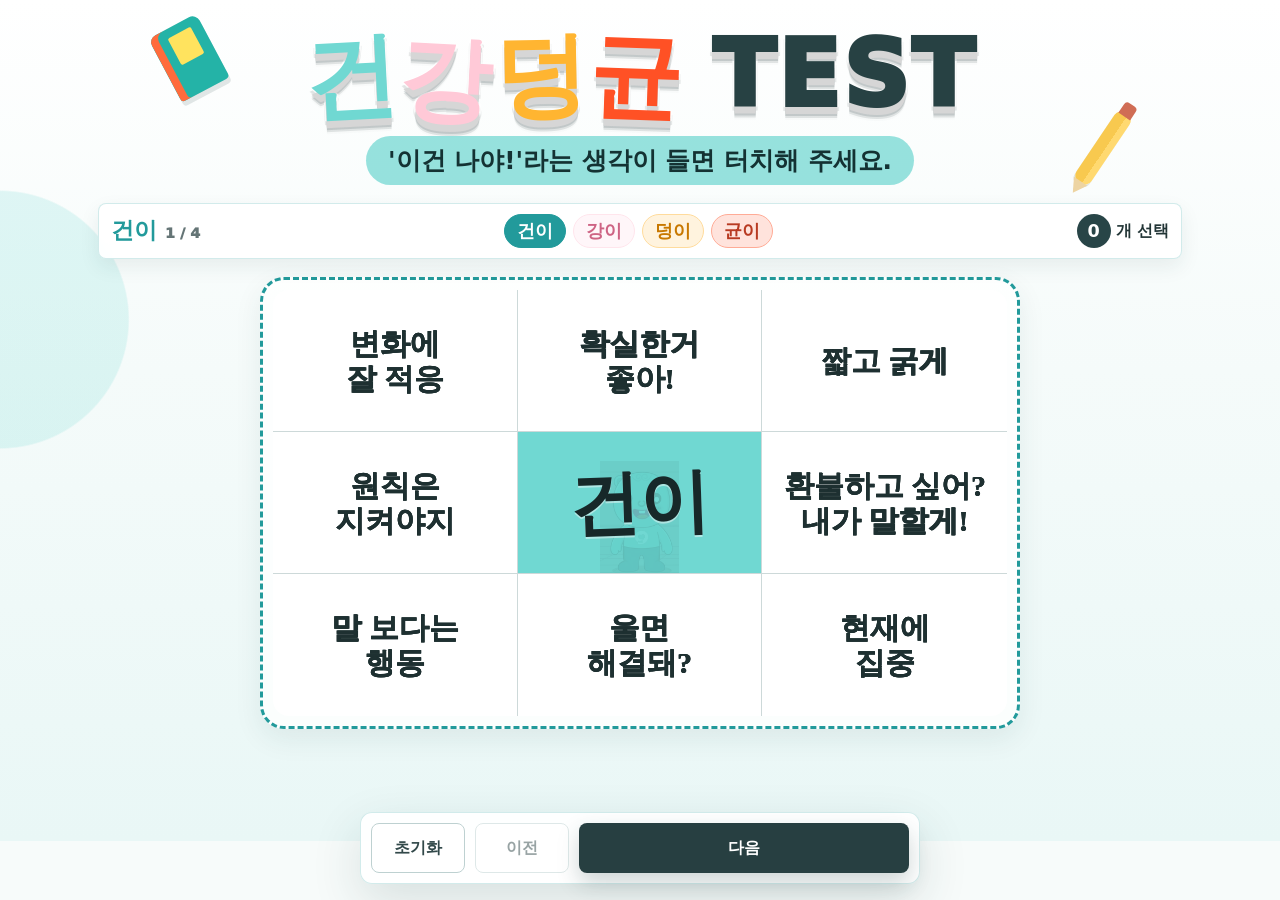
==== offline.html @ cb2aecd3 "건강덩균 테스트 웹앱 추가" ====
<!doctype html>
<html lang="ko" data-offline-bundle="true">
  <head>
    <meta charset="utf-8" />
    <meta name="viewport" content="width=device-width, initial-scale=1" />
    <meta name="theme-color" content="#74d9d3" />
    <meta name="description" content="건이, 강이, 덩이, 균이 유형을 고르는 건강덩균 TEST" />
    <title>건강덩균 TEST</title>
    <style>
:root {
  --bg: #f7fbfa;
  --ink: #223536;
  --muted: #657576;
  --line: #cdd9d9;
  --panel: #ffffff;
  --teal: #70d8d2;
  --teal-dark: #229a9b;
  --pink: #ffc9d7;
  --pink-dark: #ce6484;
  --yellow: #ffb531;
  --yellow-dark: #c87800;
  --orange: #ff5125;
  --orange-dark: #b83a22;
  --shadow: 0 18px 50px rgba(30, 61, 62, 0.14);
  --hand-font:
    "Nanum Pen Script",
    "Nanum Brush Script",
    "BM Kirang Haerang",
    "Apple SD Gothic Neo",
    "Malgun Gothic",
    cursive;
}

* {
  box-sizing: border-box;
}

html {
  min-height: 100%;
  background: var(--bg);
}

body {
  min-height: 100%;
  margin: 0;
  color: var(--ink);
  font-family:
    ui-rounded,
    "Apple SD Gothic Neo",
    "Malgun Gothic",
    system-ui,
    -apple-system,
    BlinkMacSystemFont,
    "Segoe UI",
    sans-serif;
  line-height: 1.45;
  background:
    radial-gradient(circle at 0 38%, rgba(112, 216, 210, 0.2) 0 8rem, transparent 8.1rem),
    linear-gradient(180deg, #ffffff 0%, #f5fbfa 44%, #e9f7f6 100%);
}

button {
  font: inherit;
}

.app {
  width: min(100%, 1120px);
  margin: 0 auto;
  padding: 22px 18px 112px;
}

.hero {
  position: relative;
  padding: 12px 0 16px;
  text-align: center;
}

.brand-row {
  position: absolute;
  inset: 0;
  z-index: 0;
  pointer-events: none;
}

.book-icon {
  position: absolute;
  top: 0;
  left: clamp(0px, 6vw, 64px);
  width: 54px;
  height: 72px;
  rotate: -28deg;
  border-radius: 8px 8px 4px 4px;
  background: #24b3a7;
  box-shadow:
    inset 8px 0 0 #ff6b3c,
    0 5px 0 rgba(31, 57, 58, 0.12);
}

.book-icon::before {
  position: absolute;
  content: "";
  inset: 9px 11px 33px 17px;
  border-radius: 2px;
  background: #ffe35e;
}

.pencil-icon {
  position: absolute;
  top: 84px;
  right: clamp(0px, 7vw, 70px);
  width: 18px;
  height: 84px;
  rotate: 34deg;
  border-radius: 8px;
  background: linear-gradient(90deg, #f8c94f 0 62%, #ffd970 62% 100%);
  box-shadow: 0 3px 0 rgba(31, 57, 58, 0.12);
}

.pencil-icon::before {
  position: absolute;
  content: "";
  top: -10px;
  left: 2px;
  width: 14px;
  height: 14px;
  border-radius: 4px 4px 0 0;
  background: #d06d55;
}

.pencil-icon::after {
  position: absolute;
  content: "";
  bottom: -12px;
  left: 1px;
  width: 0;
  height: 0;
  border-left: 8px solid transparent;
  border-right: 8px solid transparent;
  border-top: 14px solid #edd4a2;
}

.main-title {
  position: relative;
  z-index: 1;
  display: inline-flex;
  align-items: baseline;
  justify-content: center;
  flex-wrap: wrap;
  gap: 0 0.16em;
  margin: 0;
  font-family:
    ui-rounded,
    "Apple SD Gothic Neo",
    "Malgun Gothic",
    system-ui,
    sans-serif;
  font-size: clamp(3rem, 8.6vw, 5.8rem);
  font-weight: 1000;
  letter-spacing: 0;
  line-height: 0.9;
  filter: drop-shadow(0 4px 0 rgba(33, 46, 47, 0.13));
}

.title-word {
  display: inline-flex;
  align-items: baseline;
  gap: 0.02em;
}

.title-char,
.title-test {
  display: inline-block;
  -webkit-text-stroke: 1px rgba(255, 255, 255, 0.82);
  paint-order: stroke fill;
  text-shadow:
    0 7px 0 #d6d6d6,
    0 9px 0 rgba(28, 50, 51, 0.15),
    2px 0 0 rgba(255, 255, 255, 0.75),
    -2px 0 0 rgba(255, 255, 255, 0.75);
}

.title-char:nth-child(1) {
  transform: rotate(-3deg) translateY(0.02em);
}

.title-char:nth-child(2) {
  transform: rotate(3deg) translateY(0.05em);
}

.title-char:nth-child(3) {
  transform: rotate(-1deg);
}

.title-char:nth-child(4) {
  transform: rotate(2deg) translateY(0.02em);
}

.title-mint {
  color: var(--teal);
}

.title-pink {
  color: var(--pink);
}

.title-yellow {
  color: var(--yellow);
}

.title-orange {
  color: var(--orange);
}

.title-test {
  margin-left: 0.16em;
  color: #274143;
  letter-spacing: 0.02em;
}

.hero-copy {
  position: relative;
  z-index: 1;
  display: inline-flex;
  align-items: center;
  justify-content: center;
  max-width: min(100%, 780px);
  min-height: 44px;
  margin: 18px auto 0;
  padding: 7px 22px;
  border-radius: 999px;
  color: #143233;
  background: rgba(116, 217, 211, 0.75);
  font-size: clamp(1.05rem, 3.2vw, 1.55rem);
  font-weight: 900;
}

.status-panel {
  position: sticky;
  z-index: 10;
  top: 0;
  display: flex;
  align-items: center;
  justify-content: space-between;
  gap: 12px;
  margin: 2px 0 18px;
  padding: 10px 12px;
  border: 1px solid rgba(34, 154, 155, 0.2);
  border-radius: 8px;
  background: rgba(255, 255, 255, 0.92);
  box-shadow: 0 8px 20px rgba(24, 59, 61, 0.08);
  backdrop-filter: blur(10px);
}

.step-summary {
  display: flex;
  align-items: baseline;
  gap: 8px;
  min-width: max-content;
  color: #243f40;
  font-weight: 950;
}

.step-summary strong {
  color: var(--teal-dark);
  font-family: var(--hand-font);
  font-size: 1.45rem;
  letter-spacing: 0;
  line-height: 1;
}

.step-summary span {
  color: var(--muted);
  font-size: 0.9rem;
}

.step-tabs {
  display: flex;
  justify-content: center;
  flex: 1;
  gap: 7px;
}

.step-tab {
  position: relative;
  min-width: 58px;
  min-height: 34px;
  padding: 5px 12px;
  border: 1px solid color-mix(in srgb, var(--tab-color) 48%, white);
  border-radius: 999px;
  color: var(--tab-dark);
  background: color-mix(in srgb, var(--tab-color) 16%, white);
  font-family: var(--hand-font);
  font-size: 1.12rem;
  font-weight: 950;
  letter-spacing: 0;
  line-height: 1;
  cursor: pointer;
}

.step-tab.is-current {
  color: #fff;
  background: var(--tab-dark);
  border-color: var(--tab-dark);
}

.step-tab.has-selection::after {
  position: absolute;
  top: -5px;
  right: -3px;
  display: grid;
  place-items: center;
  width: 17px;
  height: 17px;
  border: 2px solid #fff;
  border-radius: 50%;
  color: #fff;
  background: var(--tab-dark);
  content: "✓";
  font-size: 0.72rem;
  font-family: system-ui, sans-serif;
  font-weight: 1000;
}

.selected-count {
  display: flex;
  align-items: center;
  gap: 5px;
  min-width: max-content;
  font-size: 0.98rem;
  font-weight: 850;
}

.count-number {
  display: inline-grid;
  place-items: center;
  min-width: 34px;
  height: 34px;
  border-radius: 50%;
  color: #fff;
  background: #284547;
  font-size: 1.1rem;
}

.board {
  display: grid;
  width: min(100%, 760px);
  margin: 0 auto;
}

.type-card {
  --type-color: var(--teal);
  --type-dark: var(--teal-dark);
  padding: 10px;
  border: 3px dashed var(--type-dark);
  border-radius: 24px;
  background: rgba(255, 255, 255, 0.78);
  box-shadow: 0 10px 28px rgba(26, 68, 70, 0.08);
}

.type-card[hidden] {
  display: none;
}

.type-board {
  display: grid;
  grid-template-columns: repeat(3, minmax(0, 1fr));
  border-radius: 16px;
  overflow: hidden;
  background: var(--panel);
}

.tile {
  position: relative;
  display: grid;
  place-items: center;
  width: 100%;
  min-height: clamp(116px, 12vw, 142px);
  padding: 10px 8px;
  border: 0;
  border-right: 1px solid var(--line);
  border-bottom: 1px solid var(--line);
  color: #1e3031;
  background: #fff;
  font-family: var(--hand-font);
  font-size: clamp(1.42rem, 3.4vw, 1.86rem);
  font-weight: 900;
  line-height: 1.18;
  letter-spacing: 0;
  word-break: keep-all;
  overflow-wrap: anywhere;
  white-space: pre-line;
  text-align: center;
  -webkit-font-smoothing: antialiased;
  -webkit-text-stroke: 0.2px currentColor;
  text-shadow:
    0.4px 0 currentColor,
    0 0.4px currentColor;
  cursor: pointer;
  -webkit-tap-highlight-color: transparent;
  transition:
    background 150ms ease,
    color 150ms ease,
    box-shadow 150ms ease,
    transform 150ms ease;
}

.tile:nth-child(3n) {
  border-right: 0;
}

.tile:nth-last-child(-n + 3) {
  border-bottom: 0;
}

.tile:hover {
  background: color-mix(in srgb, var(--type-color) 14%, white);
}

.tile:focus-visible {
  z-index: 2;
  outline: 4px solid color-mix(in srgb, var(--type-color) 60%, white);
  outline-offset: -4px;
}

.tile.is-selected {
  color: var(--type-dark);
  background: color-mix(in srgb, var(--type-color) 28%, white);
  box-shadow: inset 0 0 0 3px color-mix(in srgb, var(--type-color) 72%, white);
}

.tile.is-selected::after {
  position: absolute;
  top: 8px;
  right: 8px;
  display: grid;
  place-items: center;
  width: 24px;
  height: 24px;
  border-radius: 50%;
  color: #fff;
  background: var(--type-dark);
  content: "✓";
  font-size: 1rem;
  font-weight: 1000;
  transform: rotate(-8deg);
}

.tile.pop {
  animation: pop 220ms ease-out;
}

@keyframes pop {
  0% {
    transform: scale(1);
  }

  54% {
    transform: scale(0.96);
  }

  100% {
    transform: scale(1);
  }
}

.center-tile {
  position: relative;
  display: grid;
  place-items: center;
  min-height: clamp(116px, 12vw, 142px);
  border-right: 1px solid var(--line);
  border-bottom: 1px solid var(--line);
  background: var(--type-color);
  overflow: hidden;
}

.center-label {
  position: relative;
  z-index: 2;
  color: #172829;
  font-family: var(--hand-font);
  font-size: clamp(2.75rem, 5.8vw, 4.4rem);
  font-weight: 1000;
  letter-spacing: 0;
  line-height: 1;
  text-shadow: 0 2px 0 rgba(255, 255, 255, 0.45);
  transform: rotate(-2deg);
}

.center-character {
  position: absolute;
  left: 50%;
  bottom: -8px;
  width: min(82%, 116px);
  max-height: 120px;
  opacity: 0.18;
  object-fit: contain;
  transform: translateX(-50%);
  mix-blend-mode: multiply;
}


.bottom-bar {
  position: fixed;
  z-index: 20;
  left: 50%;
  bottom: 16px;
  display: flex;
  width: min(calc(100% - 28px), 560px);
  gap: 10px;
  padding: 10px;
  border: 1px solid rgba(34, 154, 155, 0.2);
  border-radius: 12px;
  background: rgba(255, 255, 255, 0.94);
  box-shadow: var(--shadow);
  transform: translateX(-50%);
  backdrop-filter: blur(14px);
}

.ghost-button,
.result-button {
  display: inline-flex;
  align-items: center;
  justify-content: center;
  min-height: 50px;
  border-radius: 8px;
  font-size: 1rem;
  font-weight: 950;
  letter-spacing: 0;
  cursor: pointer;
}

.ghost-button:disabled,
.result-button:disabled {
  cursor: default;
  opacity: 0.5;
}

.ghost-button {
  flex: 0 0 94px;
  border: 1px solid #bed1d1;
  color: #32494a;
  background: #fff;
}

.result-button {
  flex: 1;
  border: 0;
  color: #fff;
  background: #273f41;
  box-shadow: 0 10px 22px rgba(28, 62, 64, 0.22);
}

.result-dialog {
  width: min(calc(100% - 28px), 560px);
  padding: 0;
  border: 0;
  border-radius: 18px;
  background: transparent;
  overflow: visible;
}

.result-dialog::backdrop {
  background: rgba(17, 34, 35, 0.48);
  backdrop-filter: blur(4px);
}

.result-card {
  position: relative;
  padding: 34px 22px 22px;
  border-radius: 18px;
  color: #203839;
  background: #fff;
  box-shadow: var(--shadow);
  text-align: center;
}

.close-button {
  position: absolute;
  top: 10px;
  right: 10px;
  display: grid;
  place-items: center;
  width: 38px;
  height: 38px;
  border: 0;
  border-radius: 50%;
  color: #33494a;
  background: #eef5f4;
  font-size: 1.65rem;
  line-height: 1;
  cursor: pointer;
}

.result-mascots {
  display: flex;
  justify-content: center;
  align-items: flex-end;
  flex-wrap: wrap;
  gap: 12px;
  min-height: 210px;
  margin: 0 0 16px;
}

.result-character {
  display: grid;
  justify-items: center;
  gap: 8px;
  margin: 0;
  flex: 0 0 auto;
  transform-origin: center bottom;
  animation: mascotRise 360ms ease-out both;
}

.result-character img {
  width: clamp(128px, 34vw, 188px);
  height: clamp(178px, 44vw, 248px);
  object-fit: contain;
  filter: drop-shadow(0 16px 18px rgba(35, 54, 55, 0.16));
}

.result-character figcaption {
  min-width: 70px;
  padding: 4px 12px 6px;
  border-radius: 999px;
  color: var(--type-dark);
  background: color-mix(in srgb, var(--type-color) 22%, white);
  font-family: var(--hand-font);
  font-size: 1.45rem;
  font-weight: 1000;
  line-height: 1;
}

.result-character:nth-child(2) {
  animation-delay: 70ms;
}

.result-character:nth-child(3) {
  animation-delay: 130ms;
}

.result-character:nth-child(4) {
  animation-delay: 190ms;
}

@keyframes mascotRise {
  from {
    opacity: 0;
    transform: translateY(14px) scale(0.88);
  }

  to {
    opacity: 1;
    transform: translateY(0) scale(1);
  }
}

.result-kicker {
  margin: 0 0 6px;
  color: var(--muted);
  font-size: 0.9rem;
  font-weight: 900;
}

.result-card h2 {
  margin: 0;
  color: var(--type-dark);
  font-family: var(--hand-font);
  font-size: clamp(1.9rem, 6vw, 3rem);
  font-weight: 1000;
  letter-spacing: 0;
  line-height: 1.1;
}

.dialog-actions {
  display: flex;
  gap: 10px;
}

.dialog-actions .ghost-button,
.dialog-actions .result-button {
  flex: 1 1 0;
  min-width: 0;
  white-space: nowrap;
}

@media (max-width: 840px) {
  .app {
    padding-inline: 14px;
  }

  .board {
    width: min(100%, 680px);
  }

  .type-card {
    border-radius: 20px;
  }

  .tile,
  .center-tile {
    min-height: 124px;
  }
}

@media (max-width: 560px) {
  .app {
    padding-top: 12px;
  }

  .main-title {
    font-size: clamp(2.55rem, 11vw, 3.2rem);
  }

  .book-icon {
    display: none;
  }

  .pencil-icon {
    display: none;
  }

  .hero-copy {
    width: 100%;
    padding-inline: 14px;
  }

  .status-panel {
    align-items: flex-start;
    flex-direction: column;
  }

  .step-tabs {
    justify-content: flex-start;
    width: 100%;
    overflow-x: auto;
    padding: 2px 0 4px;
  }

  .type-card {
    padding: 7px;
    border-width: 2px;
  }

  .tile,
  .center-tile {
    min-height: 122px;
  }

  .tile {
    padding: 8px 4px;
    font-size: clamp(1.28rem, 5.2vw, 1.48rem);
    line-height: 1.13;
  }

  .center-label {
    font-size: 2.75rem;
  }

  .bottom-bar {
    bottom: 10px;
    width: min(calc(100% - 20px), 560px);
  }

  .ghost-button {
    flex-basis: 76px;
    font-size: 0.94rem;
  }
}

</style>
  </head>
  <body>
    <main class="app">
      <header class="hero">
        <div class="brand-row" aria-hidden="true">
          <span class="book-icon"></span>
          <span class="pencil-icon"></span>
        </div>
        <h1 class="main-title" aria-label="건강덩균 테스트">
          <span class="title-word">
            <span class="title-char title-mint">건</span><span class="title-char title-pink">강</span><span class="title-char title-yellow">덩</span><span class="title-char title-orange">균</span>
          </span>
          <span class="title-test">TEST</span>
        </h1>
        <p class="hero-copy">'이건 나야!'라는 생각이 들면 터치해 주세요.</p>
      </header>

      <section class="status-panel" aria-label="선택 현황">
        <div class="step-summary">
          <strong id="currentTypeName">건이</strong>
          <span id="stepCount">1 / 4</span>
        </div>
        <div class="step-tabs" id="stepTabs" aria-label="캐릭터 보드 이동"></div>
        <div class="selected-count">
          <span class="count-number" id="selectedCount">0</span>
          <span>개 선택</span>
        </div>
      </section>

      <section class="board" id="board" aria-label="건강덩균 테스트 선택 보드"></section>

      <div class="bottom-bar">
        <button class="ghost-button" type="button" id="resetButton">초기화</button>
        <button class="ghost-button" type="button" id="prevButton">이전</button>
        <button class="result-button" type="button" id="nextButton">다음</button>
      </div>
    </main>

    <dialog class="result-dialog" id="resultDialog">
      <div class="result-card" id="resultCard">
        <button class="close-button" type="button" id="closeDialog" aria-label="결과 닫기">×</button>
        <div class="result-mascots" id="resultMascots" aria-hidden="true"></div>
        <p class="result-kicker">건강덩균 TEST 결과</p>
        <h2 id="resultTitle"></h2>
        <div class="dialog-actions">
          <button class="ghost-button" type="button" id="keepChoosingButton">계속 고르기</button>
          <button class="result-button" type="button" id="restartButton">다시 하기</button>
        </div>
      </div>
    </dialog>

    <template id="typeCardTemplate">
      <article class="type-card">
        <div class="type-board"></div>
      </article>
    </template>

    <script>
const TYPES = [
  {
    id: "geoni",
    name: "건이",
    color: "#70d8d2",
    dark: "#229a9b",
    image: "[data-uri]",
    items: [
      "변화에\n잘 적응",
      "확실한거\n좋아!",
      "짧고 굵게",
      "원칙은\n지켜야지",
      "환불하고 싶어?\n내가 말할게!",
      "말 보다는\n행동",
      "울면\n해결돼?",
      "현재에\n집중",
    ],
  },
  {
    id: "gangi",
    name: "강이",
    color: "#ffc9d7",
    dark: "#ce6484",
    image: "[data-uri]",
    items: [
      "공감능력\n뛰어남",
      "다른 사람이\n탈때까지\n엘리베이터\n꼭 기다려줌",
      "여행계획,\n코스 짜기\n쉽다. 쉬워!",
      "제 일은\n제가 할게요",
      "여러 사람보다\n1:1 대화가\n편해",
      "처음 보는\n사람이라도\n말 거는 건\n어렵지 않지",
      "배려왕",
      "책임감\n강함",
    ],
  },
  {
    id: "deongi",
    name: "덩이",
    color: "#ffb531",
    dark: "#c87800",
    image: "[data-uri]",
    items: [
      "타고난\n협력자",
      "리액션\nGood!",
      "새롭게\n배우는 거\n좋아",
      "카톡<전화",
      "다른 사람\n챙겨줄 때\n행-복-!",
      "팀 활동\n재밌어",
      "변화를\n잘 알아봄",
      "고민이 뭐야?\n말해봐!",
    ],
  },
  {
    id: "gyuni",
    name: "균이",
    color: "#ff5125",
    dark: "#b83a22",
    image: "[data-uri]",
    items: [
      "예의 중시",
      "규칙적인\n생활 좋아",
      "YES맨",
      "아닌건,\n아니야.",
      "멀티태스킹\nOK",
      "나서는 건\n싫지만...\n해야하면 할게",
      "차근차근\n꼼꼼하게",
      "공과 사는\n구분해야지~",
    ],
  },
];

const selected = new Set();
let currentIndex = 0;

const board = document.querySelector("#board");
const currentTypeName = document.querySelector("#currentTypeName");
const stepCount = document.querySelector("#stepCount");
const stepTabs = document.querySelector("#stepTabs");
const selectedCount = document.querySelector("#selectedCount");
const nextButton = document.querySelector("#nextButton");
const prevButton = document.querySelector("#prevButton");
const resetButton = document.querySelector("#resetButton");
const resultDialog = document.querySelector("#resultDialog");
const resultCard = document.querySelector("#resultCard");
const closeDialog = document.querySelector("#closeDialog");
const keepChoosingButton = document.querySelector("#keepChoosingButton");
const restartButton = document.querySelector("#restartButton");
const resultTitle = document.querySelector("#resultTitle");
const resultMascots = document.querySelector("#resultMascots");
const cardTemplate = document.querySelector("#typeCardTemplate");

const gridOrder = [0, 1, 2, 3, "center", 4, 5, 6, 7];

function renderStepTabs() {
  stepTabs.innerHTML = "";

  TYPES.forEach((type, index) => {
    const tab = document.createElement("button");
    tab.className = "step-tab";
    tab.type = "button";
    tab.textContent = type.name;
    tab.style.setProperty("--tab-color", type.color);
    tab.style.setProperty("--tab-dark", type.dark);
    tab.addEventListener("click", () => setCurrentIndex(index, true));
    stepTabs.append(tab);
  });
}

function renderBoard() {
  TYPES.forEach((type, typeIndex) => {
    const card = cardTemplate.content.firstElementChild.cloneNode(true);
    const typeBoard = card.querySelector(".type-board");

    card.dataset.type = type.id;
    card.style.setProperty("--type-color", type.color);
    card.style.setProperty("--type-dark", type.dark);
    card.hidden = typeIndex !== currentIndex;

    gridOrder.forEach((entry, index) => {
      if (entry === "center") {
        const center = document.createElement("div");
        center.className = "center-tile";
        center.style.gridColumn = `${(index % 3) + 1}`;
        center.style.gridRow = `${Math.floor(index / 3) + 1}`;

        const image = document.createElement("img");
        image.className = "center-character";
        image.src = type.image;
        image.alt = "";
        center.append(image);

        const label = document.createElement("span");
        label.className = "center-label";
        label.textContent = type.name;
        center.append(label);
        typeBoard.append(center);
        return;
      }

      const itemId = `${type.id}-${entry}`;
      const tile = document.createElement("button");
      tile.className = "tile";
      tile.type = "button";
      tile.dataset.type = type.id;
      tile.dataset.itemId = itemId;
      tile.style.gridColumn = `${(index % 3) + 1}`;
      tile.style.gridRow = `${Math.floor(index / 3) + 1}`;
      tile.textContent = type.items[entry];
      tile.setAttribute("aria-pressed", "false");
      tile.addEventListener("click", () => toggleTile(tile));
      typeBoard.append(tile);
    });

    board.append(card);
  });
}

function toggleTile(tile) {
  const itemId = tile.dataset.itemId;

  if (selected.has(itemId)) {
    selected.delete(itemId);
    tile.classList.remove("is-selected");
    tile.setAttribute("aria-pressed", "false");
  } else {
    selected.add(itemId);
    tile.classList.add("is-selected", "pop");
    tile.setAttribute("aria-pressed", "true");
    window.setTimeout(() => tile.classList.remove("pop"), 240);
  }

  updateStatus();
}

function getScores() {
  return TYPES.map((type) => ({
    ...type,
    score: Array.from(selected).filter((itemId) => itemId.startsWith(`${type.id}-`)).length,
  }));
}

function hasTypeSelection(type) {
  return Array.from(selected).some((itemId) => itemId.startsWith(`${type.id}-`));
}

function setCurrentIndex(index, shouldScroll = false) {
  currentIndex = Math.max(0, Math.min(index, TYPES.length - 1));

  document.querySelectorAll(".type-card").forEach((card, cardIndex) => {
    card.hidden = cardIndex !== currentIndex;
  });

  updateStatus();

  if (shouldScroll) {
    board.scrollIntoView({ behavior: "smooth", block: "start" });
  }
}

function updateStatus() {
  const currentType = TYPES[currentIndex];

  currentTypeName.textContent = currentType.name;
  currentTypeName.style.color = currentType.dark;
  stepCount.textContent = `${currentIndex + 1} / ${TYPES.length}`;
  selectedCount.textContent = selected.size;
  prevButton.disabled = currentIndex === 0;

  document.querySelectorAll(".step-tab").forEach((tab, index) => {
    const type = TYPES[index];
    const isCurrent = index === currentIndex;
    tab.classList.toggle("is-current", isCurrent);
    tab.classList.toggle("has-selection", hasTypeSelection(type));
    tab.setAttribute("aria-current", isCurrent ? "step" : "false");
  });

  if (currentIndex === TYPES.length - 1) {
    nextButton.textContent = selected.size === 0 ? "문장 선택 후 결과 보기" : "결과 보기";
    nextButton.disabled = selected.size === 0;
  } else {
    nextButton.textContent = "다음";
    nextButton.disabled = false;
  }
}

function showResult() {
  if (selected.size === 0) {
    nextButton.animate(
      [
        { transform: "translateX(0)" },
        { transform: "translateX(-5px)" },
        { transform: "translateX(5px)" },
        { transform: "translateX(0)" },
      ],
      { duration: 220, easing: "ease-out" },
    );
    return;
  }

  const scores = getScores();
  const maxScore = Math.max(...scores.map((type) => type.score));
  const winners = scores.filter((type) => type.score === maxScore);

  resultMascots.innerHTML = "";
  winners.forEach((type) => resultMascots.append(createResultCharacter(type)));

  resultCard.style.setProperty("--type-color", winners[0].color);
  resultCard.style.setProperty("--type-dark", winners[0].dark);
  resultTitle.textContent = winners.map((type) => type.name).join(" + ");
  resultDialog.showModal();
}

function createResultCharacter(type) {
  const figure = document.createElement("figure");
  figure.className = "result-character";
  figure.style.setProperty("--type-color", type.color);
  figure.style.setProperty("--type-dark", type.dark);

  const image = document.createElement("img");
  image.src = type.image;
  image.alt = type.name;
  image.loading = "eager";
  figure.append(image);

  const caption = document.createElement("figcaption");
  caption.textContent = type.name;
  figure.append(caption);

  return figure;
}

function resetSelections() {
  selected.clear();
  document.querySelectorAll(".tile.is-selected").forEach((tile) => {
    tile.classList.remove("is-selected");
    tile.setAttribute("aria-pressed", "false");
  });
  updateStatus();
}

function registerServiceWorker() {
  const canUseServiceWorker = "serviceWorker" in navigator;
  const isWebPage = ["http:", "https:"].includes(window.location.protocol);
  const isOfflineBundle = document.documentElement.dataset.offlineBundle === "true";

  if (!canUseServiceWorker || !isWebPage || isOfflineBundle) return;

  window.addEventListener("load", () => {
    navigator.serviceWorker.register("./sw.js").catch(() => {});
  });
}

renderStepTabs();
renderBoard();
updateStatus();
registerServiceWorker();

nextButton.addEventListener("click", () => {
  if (currentIndex === TYPES.length - 1) {
    showResult();
    return;
  }

  setCurrentIndex(currentIndex + 1, true);
});

prevButton.addEventListener("click", () => setCurrentIndex(currentIndex - 1, true));
resetButton.addEventListener("click", resetSelections);
closeDialog.addEventListener("click", () => resultDialog.close());
keepChoosingButton.addEventListener("click", () => resultDialog.close());
restartButton.addEventListener("click", () => {
  resultDialog.close();
  resetSelections();
  setCurrentIndex(0, false);
  window.scrollTo({ top: 0, behavior: "smooth" });
});

resultDialog.addEventListener("click", (event) => {
  if (event.target === resultDialog) {
    resultDialog.close();
  }
});

</script>
  </body>
</html>
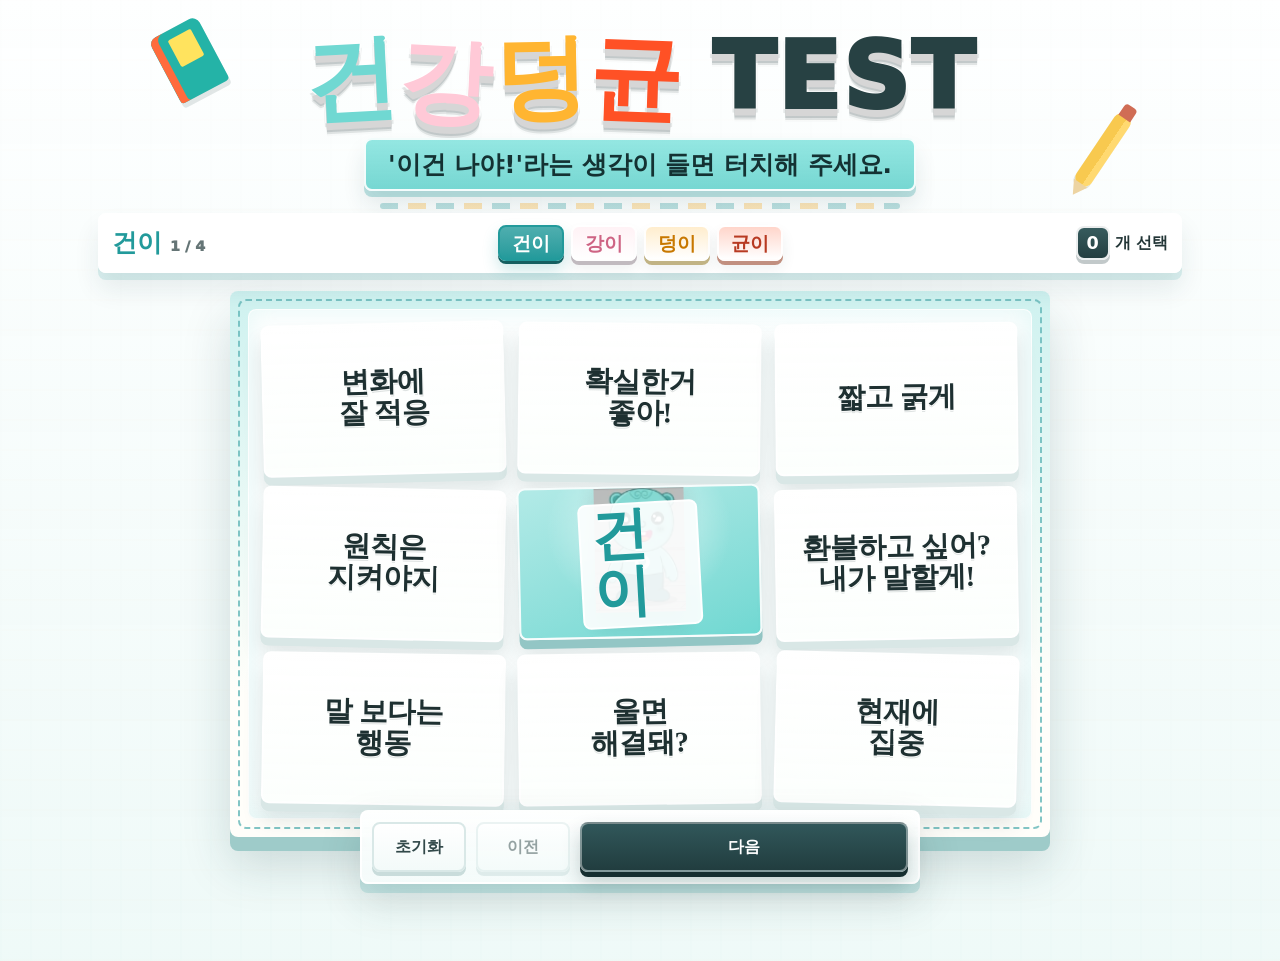
==== commit af5eae93: "게임형 건강덩균 테스트 스타일 개선" ====
--- a/offline.html
+++ b/offline.html
@@ -8,11 +8,11 @@
     <title>건강덩균 TEST</title>
     <style>
 :root {
-  --bg: #f7fbfa;
+  --bg: #eef9f7;
   --ink: #223536;
   --muted: #657576;
-  --line: #cdd9d9;
-  --panel: #ffffff;
+  --line: #dce9e8;
+  --panel: #fffefa;
   --teal: #70d8d2;
   --teal-dark: #229a9b;
   --pink: #ffc9d7;
@@ -21,30 +21,8 @@
   --yellow-dark: #c87800;
   --orange: #ff5125;
   --orange-dark: #b83a22;
-  --shadow: 0 18px 50px rgba(30, 61, 62, 0.14);
-  --hand-font:
-    "Nanum Pen Script",
-    "Nanum Brush Script",
-    "BM Kirang Haerang",
-    "Apple SD Gothic Neo",
-    "Malgun Gothic",
-    cursive;
-}
-
-* {
-  box-sizing: border-box;
-}
-
-html {
-  min-height: 100%;
-  background: var(--bg);
-}
-
-body {
-  min-height: 100%;
-  margin: 0;
-  color: var(--ink);
-  font-family:
+  --shadow: 0 18px 42px rgba(30, 61, 62, 0.16);
+  --ui-font:
     ui-rounded,
     "Apple SD Gothic Neo",
     "Malgun Gothic",
@@ -53,10 +31,49 @@
     BlinkMacSystemFont,
     "Segoe UI",
     sans-serif;
+  --hand-font:
+    "Gaegu",
+    "Nanum Pen Script",
+    "Nanum Brush Script",
+    "BM Kirang Haerang",
+    "Apple SD Gothic Neo",
+    "Malgun Gothic",
+    cursive;
+}
+
+* {
+  box-sizing: border-box;
+}
+
+html {
+  min-height: 100%;
+  background: var(--bg);
+}
+
+body {
+  position: relative;
+  min-height: 100%;
+  margin: 0;
+  color: var(--ink);
+  font-family: var(--ui-font);
   line-height: 1.45;
   background:
-    radial-gradient(circle at 0 38%, rgba(112, 216, 210, 0.2) 0 8rem, transparent 8.1rem),
-    linear-gradient(180deg, #ffffff 0%, #f5fbfa 44%, #e9f7f6 100%);
+    linear-gradient(180deg, rgba(255, 255, 255, 0.94), rgba(238, 249, 247, 0.9)),
+    repeating-linear-gradient(90deg, rgba(112, 216, 210, 0.12) 0 2px, transparent 2px 30px),
+    repeating-linear-gradient(0deg, rgba(255, 181, 49, 0.09) 0 2px, transparent 2px 30px),
+    #f4fbfa;
+  overflow-x: hidden;
+}
+
+body::before {
+  position: fixed;
+  inset: 0;
+  z-index: -1;
+  pointer-events: none;
+  content: "";
+  background:
+    linear-gradient(135deg, transparent 0 66%, rgba(255, 201, 215, 0.3) 66% 72%, transparent 72%),
+    linear-gradient(45deg, transparent 0 70%, rgba(255, 181, 49, 0.22) 70% 76%, transparent 76%);
 }
 
 button {
@@ -66,13 +83,31 @@
 .app {
   width: min(100%, 1120px);
   margin: 0 auto;
-  padding: 22px 18px 112px;
+  padding: 24px 18px 124px;
 }
 
 .hero {
   position: relative;
-  padding: 12px 0 16px;
+  padding: 12px 0 20px;
   text-align: center;
+}
+
+.hero::after {
+  position: absolute;
+  left: 50%;
+  bottom: 2px;
+  width: min(68vw, 520px);
+  height: 6px;
+  border-radius: 8px;
+  background: repeating-linear-gradient(
+    90deg,
+    rgba(34, 154, 155, 0.3) 0 18px,
+    transparent 18px 28px,
+    rgba(255, 181, 49, 0.34) 28px 46px,
+    transparent 46px 56px
+  );
+  content: "";
+  transform: translateX(-50%);
 }
 
 .brand-row {
@@ -148,12 +183,7 @@
   flex-wrap: wrap;
   gap: 0 0.16em;
   margin: 0;
-  font-family:
-    ui-rounded,
-    "Apple SD Gothic Neo",
-    "Malgun Gothic",
-    system-ui,
-    sans-serif;
+  font-family: var(--ui-font);
   font-size: clamp(3rem, 8.6vw, 5.8rem);
   font-weight: 1000;
   letter-spacing: 0;
@@ -227,9 +257,13 @@
   min-height: 44px;
   margin: 18px auto 0;
   padding: 7px 22px;
-  border-radius: 999px;
+  border: 2px solid rgba(255, 255, 255, 0.9);
+  border-radius: 8px;
   color: #143233;
-  background: rgba(116, 217, 211, 0.75);
+  background: linear-gradient(180deg, rgba(141, 229, 224, 0.94), rgba(103, 211, 205, 0.9));
+  box-shadow:
+    0 6px 0 rgba(34, 154, 155, 0.28),
+    0 14px 22px rgba(26, 68, 70, 0.11);
   font-size: clamp(1.05rem, 3.2vw, 1.55rem);
   font-weight: 900;
 }
@@ -244,10 +278,12 @@
   gap: 12px;
   margin: 2px 0 18px;
   padding: 10px 12px;
-  border: 1px solid rgba(34, 154, 155, 0.2);
-  border-radius: 8px;
-  background: rgba(255, 255, 255, 0.92);
-  box-shadow: 0 8px 20px rgba(24, 59, 61, 0.08);
+  border: 2px solid rgba(255, 255, 255, 0.9);
+  border-radius: 8px;
+  background: rgba(255, 255, 255, 0.9);
+  box-shadow:
+    0 7px 0 rgba(34, 154, 155, 0.14),
+    0 16px 26px rgba(24, 59, 61, 0.09);
   backdrop-filter: blur(10px);
 }
 
@@ -263,7 +299,8 @@
 .step-summary strong {
   color: var(--teal-dark);
   font-family: var(--hand-font);
-  font-size: 1.45rem;
+  font-size: 1.55rem;
+  font-weight: 700;
   letter-spacing: 0;
   line-height: 1;
 }
@@ -283,15 +320,18 @@
 .step-tab {
   position: relative;
   min-width: 58px;
-  min-height: 34px;
+  min-height: 36px;
   padding: 5px 12px;
-  border: 1px solid color-mix(in srgb, var(--tab-color) 48%, white);
-  border-radius: 999px;
+  border: 2px solid rgba(255, 255, 255, 0.92);
+  border-radius: 8px;
   color: var(--tab-dark);
-  background: color-mix(in srgb, var(--tab-color) 16%, white);
+  background: linear-gradient(180deg, color-mix(in srgb, var(--tab-color) 24%, white), #fff);
+  box-shadow:
+    0 4px 0 color-mix(in srgb, var(--tab-color) 36%, #9eb2b2),
+    0 8px 14px rgba(35, 58, 59, 0.08);
   font-family: var(--hand-font);
-  font-size: 1.12rem;
-  font-weight: 950;
+  font-size: 1.2rem;
+  font-weight: 700;
   letter-spacing: 0;
   line-height: 1;
   cursor: pointer;
@@ -299,8 +339,11 @@
 
 .step-tab.is-current {
   color: #fff;
-  background: var(--tab-dark);
+  background: linear-gradient(180deg, color-mix(in srgb, var(--tab-dark) 80%, white), var(--tab-dark));
   border-color: var(--tab-dark);
+  box-shadow:
+    0 3px 0 color-mix(in srgb, var(--tab-dark) 62%, black),
+    0 9px 16px color-mix(in srgb, var(--tab-dark) 24%, transparent);
 }
 
 .step-tab.has-selection::after {
@@ -335,26 +378,46 @@
   place-items: center;
   min-width: 34px;
   height: 34px;
-  border-radius: 50%;
+  border: 2px solid rgba(255, 255, 255, 0.9);
+  border-radius: 8px;
   color: #fff;
-  background: #284547;
+  background: linear-gradient(180deg, #365b5d, #243f41);
+  box-shadow: 0 4px 0 rgba(36, 63, 65, 0.28);
   font-size: 1.1rem;
 }
 
 .board {
   display: grid;
-  width: min(100%, 760px);
+  width: min(100%, 820px);
   margin: 0 auto;
+  perspective: 900px;
 }
 
 .type-card {
   --type-color: var(--teal);
   --type-dark: var(--teal-dark);
-  padding: 10px;
-  border: 3px dashed var(--type-dark);
-  border-radius: 24px;
-  background: rgba(255, 255, 255, 0.78);
-  box-shadow: 0 10px 28px rgba(26, 68, 70, 0.08);
+  position: relative;
+  isolation: isolate;
+  padding: clamp(11px, 2vw, 18px);
+  border: 0;
+  border-radius: 8px;
+  background:
+    linear-gradient(180deg, color-mix(in srgb, var(--type-color) 34%, white), #fffefa 74%),
+    var(--panel);
+  box-shadow:
+    0 14px 0 color-mix(in srgb, var(--type-dark) 32%, #d8e2df),
+    0 28px 48px rgba(26, 68, 70, 0.18);
+  animation: boardIn 260ms ease-out both;
+}
+
+.type-card::before {
+  position: absolute;
+  inset: 8px;
+  z-index: -1;
+  border: 2px dashed color-mix(in srgb, var(--type-dark) 70%, white);
+  border-radius: 8px;
+  content: "";
+  opacity: 0.8;
 }
 
 .type-card[hidden] {
@@ -362,58 +425,106 @@
 }
 
 .type-board {
+  position: relative;
+  z-index: 1;
   display: grid;
   grid-template-columns: repeat(3, minmax(0, 1fr));
-  border-radius: 16px;
-  overflow: hidden;
-  background: var(--panel);
+  gap: clamp(8px, 1.5vw, 13px);
+  padding: clamp(9px, 1.6vw, 14px);
+  border-radius: 8px;
+  overflow: visible;
+  background:
+    linear-gradient(135deg, rgba(255, 255, 255, 0.88), rgba(255, 255, 255, 0.54)),
+    color-mix(in srgb, var(--type-color) 12%, white);
+  box-shadow:
+    inset 0 0 0 1px rgba(255, 255, 255, 0.9),
+    inset 0 0 24px color-mix(in srgb, var(--type-color) 16%, transparent);
 }
 
 .tile {
+  --tile-base: #fffefa;
+  --tile-side: #d9e7e6;
   position: relative;
   display: grid;
   place-items: center;
   width: 100%;
-  min-height: clamp(116px, 12vw, 142px);
-  padding: 10px 8px;
-  border: 0;
-  border-right: 1px solid var(--line);
-  border-bottom: 1px solid var(--line);
+  min-height: clamp(120px, 12vw, 152px);
+  padding: 12px 9px 15px;
+  border: 2px solid rgba(255, 255, 255, 0.9);
+  border-radius: 8px;
   color: #1e3031;
-  background: #fff;
+  background:
+    linear-gradient(180deg, rgba(255, 255, 255, 0.98), rgba(252, 255, 253, 0.94)),
+    var(--tile-base);
   font-family: var(--hand-font);
-  font-size: clamp(1.42rem, 3.4vw, 1.86rem);
-  font-weight: 900;
-  line-height: 1.18;
+  font-size: clamp(1.28rem, 2.9vw, 1.78rem);
+  font-weight: 700;
+  line-height: 1.08;
   letter-spacing: 0;
   word-break: keep-all;
   overflow-wrap: anywhere;
   white-space: pre-line;
   text-align: center;
   -webkit-font-smoothing: antialiased;
-  -webkit-text-stroke: 0.2px currentColor;
+  -webkit-text-stroke: 0;
   text-shadow:
-    0.4px 0 currentColor,
-    0 0.4px currentColor;
+    0 1px 0 rgba(255, 255, 255, 0.9),
+    0 2px 0 rgba(32, 55, 56, 0.14);
   cursor: pointer;
   -webkit-tap-highlight-color: transparent;
+  transform: translateY(0) rotate(var(--tilt, 0deg));
   transition:
     background 150ms ease,
     color 150ms ease,
     box-shadow 150ms ease,
     transform 150ms ease;
+  box-shadow:
+    0 8px 0 var(--tile-side),
+    0 16px 20px rgba(32, 61, 62, 0.13);
+}
+
+.tile::before {
+  position: absolute;
+  inset: 7px;
+  border: 2px solid color-mix(in srgb, var(--type-color) 52%, white);
+  border-radius: 6px;
+  content: "";
+  opacity: 0;
+  transform: scale(0.96);
+  transition:
+    opacity 150ms ease,
+    transform 150ms ease;
+}
+
+.tile-long {
+  font-size: clamp(1.08rem, 2.45vw, 1.44rem);
+  line-height: 1.06;
+}
+
+.tile-dense {
+  font-size: clamp(0.94rem, 2.1vw, 1.24rem);
+  line-height: 1.04;
 }
 
 .tile:nth-child(3n) {
-  border-right: 0;
+  border-right: 2px solid rgba(255, 255, 255, 0.9);
 }
 
 .tile:nth-last-child(-n + 3) {
-  border-bottom: 0;
-}
-
-.tile:hover {
-  background: color-mix(in srgb, var(--type-color) 14%, white);
+  border-bottom: 2px solid rgba(255, 255, 255, 0.9);
+}
+
+@media (hover: hover) {
+  .tile:hover {
+    color: #172728;
+    background:
+      linear-gradient(180deg, #fff, color-mix(in srgb, var(--type-color) 20%, white)),
+      var(--tile-base);
+    box-shadow:
+      0 11px 0 color-mix(in srgb, var(--type-color) 34%, #cbdada),
+      0 20px 26px rgba(32, 61, 62, 0.16);
+    transform: translateY(-4px) rotate(var(--tilt, 0deg));
+  }
 }
 
 .tile:focus-visible {
@@ -423,26 +534,42 @@
 }
 
 .tile.is-selected {
-  color: var(--type-dark);
-  background: color-mix(in srgb, var(--type-color) 28%, white);
-  box-shadow: inset 0 0 0 3px color-mix(in srgb, var(--type-color) 72%, white);
+  color: #142829;
+  background:
+    linear-gradient(180deg, color-mix(in srgb, var(--type-color) 50%, white), color-mix(in srgb, var(--type-color) 30%, white)),
+    var(--type-color);
+  box-shadow:
+    0 3px 0 color-mix(in srgb, var(--type-dark) 50%, #8fa8a7),
+    0 12px 18px color-mix(in srgb, var(--type-dark) 18%, transparent),
+    inset 0 0 0 4px rgba(255, 255, 255, 0.62);
+  transform: translateY(5px) rotate(var(--tilt, 0deg));
+}
+
+.tile.is-selected::before {
+  opacity: 1;
+  transform: scale(1);
 }
 
 .tile.is-selected::after {
   position: absolute;
-  top: 8px;
-  right: 8px;
+  top: -8px;
+  right: -8px;
   display: grid;
   place-items: center;
-  width: 24px;
-  height: 24px;
-  border-radius: 50%;
+  width: 34px;
+  height: 34px;
+  border: 3px solid #fff;
+  border-radius: 8px;
   color: #fff;
-  background: var(--type-dark);
+  background: linear-gradient(180deg, color-mix(in srgb, var(--type-dark) 82%, white), var(--type-dark));
   content: "✓";
-  font-size: 1rem;
+  font-family: var(--ui-font);
+  font-size: 1.12rem;
   font-weight: 1000;
-  transform: rotate(-8deg);
+  box-shadow:
+    0 4px 0 color-mix(in srgb, var(--type-dark) 58%, black),
+    0 8px 14px rgba(32, 61, 62, 0.18);
+  transform: rotate(7deg);
 }
 
 .tile.pop {
@@ -451,15 +578,15 @@
 
 @keyframes pop {
   0% {
-    transform: scale(1);
+    transform: translateY(5px) rotate(var(--tilt, 0deg)) scale(1);
   }
 
   54% {
-    transform: scale(0.96);
+    transform: translateY(5px) rotate(var(--tilt, 0deg)) scale(0.94);
   }
 
   100% {
-    transform: scale(1);
+    transform: translateY(5px) rotate(var(--tilt, 0deg)) scale(1);
   }
 }
 
@@ -467,38 +594,66 @@
   position: relative;
   display: grid;
   place-items: center;
-  min-height: clamp(116px, 12vw, 142px);
-  border-right: 1px solid var(--line);
-  border-bottom: 1px solid var(--line);
-  background: var(--type-color);
+  min-height: clamp(120px, 12vw, 152px);
+  border: 2px solid rgba(255, 255, 255, 0.92);
+  border-radius: 8px;
+  background:
+    radial-gradient(ellipse at 50% 28%, rgba(255, 255, 255, 0.62), transparent 55%),
+    linear-gradient(160deg, color-mix(in srgb, var(--type-color) 54%, white), var(--type-color));
+  box-shadow:
+    0 9px 0 color-mix(in srgb, var(--type-dark) 36%, #d2dfdc),
+    0 16px 22px rgba(32, 61, 62, 0.13);
   overflow: hidden;
+  transform: translateY(-2px) rotate(var(--tilt, 0deg));
 }
 
 .center-label {
-  position: relative;
+  position: absolute;
+  left: 50%;
+  bottom: 9px;
   z-index: 2;
-  color: #172829;
+  display: inline-grid;
+  place-items: center;
+  min-width: 74px;
+  padding: 1px 10px 6px;
+  border: 2px solid rgba(255, 255, 255, 0.9);
+  border-radius: 8px;
+  color: var(--type-dark);
+  background: rgba(255, 255, 255, 0.9);
   font-family: var(--hand-font);
-  font-size: clamp(2.75rem, 5.8vw, 4.4rem);
-  font-weight: 1000;
+  font-size: clamp(2.2rem, 4.9vw, 3.55rem);
+  font-weight: 700;
   letter-spacing: 0;
   line-height: 1;
-  text-shadow: 0 2px 0 rgba(255, 255, 255, 0.45);
-  transform: rotate(-2deg);
+  text-shadow: 0 2px 0 rgba(255, 255, 255, 0.85);
+  transform: translateX(-50%) rotate(-2deg);
 }
 
 .center-character {
   position: absolute;
   left: 50%;
-  bottom: -8px;
-  width: min(82%, 116px);
-  max-height: 120px;
-  opacity: 0.18;
+  bottom: 24px;
+  z-index: 1;
+  width: min(84%, 132px);
+  max-height: 136px;
+  opacity: 0.95;
   object-fit: contain;
   transform: translateX(-50%);
-  mix-blend-mode: multiply;
-}
-
+  filter: drop-shadow(0 12px 10px rgba(33, 58, 59, 0.16));
+  mix-blend-mode: normal;
+}
+
+@keyframes boardIn {
+  from {
+    opacity: 0;
+    transform: rotateX(4deg) translateY(10px);
+  }
+
+  to {
+    opacity: 1;
+    transform: rotateX(0) translateY(0);
+  }
+}
 
 .bottom-bar {
   position: fixed;
@@ -509,10 +664,13 @@
   width: min(calc(100% - 28px), 560px);
   gap: 10px;
   padding: 10px;
-  border: 1px solid rgba(34, 154, 155, 0.2);
-  border-radius: 12px;
-  background: rgba(255, 255, 255, 0.94);
-  box-shadow: var(--shadow);
+  border: 2px solid rgba(255, 255, 255, 0.92);
+  border-radius: 8px;
+  background:
+    linear-gradient(180deg, rgba(255, 255, 255, 0.96), rgba(245, 252, 251, 0.94));
+  box-shadow:
+    0 9px 0 rgba(34, 154, 155, 0.18),
+    var(--shadow);
   transform: translateX(-50%);
   backdrop-filter: blur(14px);
 }
@@ -538,24 +696,33 @@
 
 .ghost-button {
   flex: 0 0 94px;
-  border: 1px solid #bed1d1;
+  border: 2px solid #d9e8e7;
   color: #32494a;
-  background: #fff;
+  background: linear-gradient(180deg, #fff, #f3faf9);
+  box-shadow: 0 4px 0 #c9dcdb;
 }
 
 .result-button {
   flex: 1;
-  border: 0;
+  border: 2px solid rgba(255, 255, 255, 0.4);
   color: #fff;
-  background: #273f41;
-  box-shadow: 0 10px 22px rgba(28, 62, 64, 0.22);
+  background: linear-gradient(180deg, #31575a, #213d3f);
+  box-shadow:
+    0 5px 0 #162e30,
+    0 11px 20px rgba(28, 62, 64, 0.24);
+}
+
+.ghost-button:not(:disabled):active,
+.result-button:not(:disabled):active {
+  transform: translateY(3px);
+  box-shadow: 0 2px 0 rgba(22, 46, 48, 0.42);
 }
 
 .result-dialog {
   width: min(calc(100% - 28px), 560px);
   padding: 0;
   border: 0;
-  border-radius: 18px;
+  border-radius: 8px;
   background: transparent;
   overflow: visible;
 }
@@ -568,10 +735,14 @@
 .result-card {
   position: relative;
   padding: 34px 22px 22px;
-  border-radius: 18px;
+  border: 3px solid rgba(255, 255, 255, 0.9);
+  border-radius: 8px;
   color: #203839;
-  background: #fff;
-  box-shadow: var(--shadow);
+  background:
+    linear-gradient(180deg, color-mix(in srgb, var(--type-color) 24%, white), #fffefa 64%);
+  box-shadow:
+    0 12px 0 color-mix(in srgb, var(--type-dark) 30%, #d8e2df),
+    var(--shadow);
   text-align: center;
 }
 
@@ -584,9 +755,10 @@
   width: 38px;
   height: 38px;
   border: 0;
-  border-radius: 50%;
+  border-radius: 8px;
   color: #33494a;
-  background: #eef5f4;
+  background: linear-gradient(180deg, #fff, #eef5f4);
+  box-shadow: 0 4px 0 #d2dfde;
   font-size: 1.65rem;
   line-height: 1;
   cursor: pointer;
@@ -616,15 +788,18 @@
   width: clamp(128px, 34vw, 188px);
   height: clamp(178px, 44vw, 248px);
   object-fit: contain;
-  filter: drop-shadow(0 16px 18px rgba(35, 54, 55, 0.16));
+  filter: drop-shadow(0 18px 16px rgba(35, 54, 55, 0.18));
 }
 
 .result-character figcaption {
   min-width: 70px;
   padding: 4px 12px 6px;
-  border-radius: 999px;
+  border: 2px solid rgba(255, 255, 255, 0.88);
+  border-radius: 8px;
   color: var(--type-dark);
-  background: color-mix(in srgb, var(--type-color) 22%, white);
+  background:
+    linear-gradient(180deg, color-mix(in srgb, var(--type-color) 28%, white), #fff);
+  box-shadow: 0 4px 0 color-mix(in srgb, var(--type-color) 36%, #d8e2df);
   font-family: var(--hand-font);
   font-size: 1.45rem;
   font-weight: 1000;
@@ -667,7 +842,7 @@
   color: var(--type-dark);
   font-family: var(--hand-font);
   font-size: clamp(1.9rem, 6vw, 3rem);
-  font-weight: 1000;
+  font-weight: 700;
   letter-spacing: 0;
   line-height: 1.1;
 }
@@ -693,19 +868,28 @@
     width: min(100%, 680px);
   }
 
-  .type-card {
-    border-radius: 20px;
-  }
-
   .tile,
   .center-tile {
-    min-height: 124px;
+    min-height: 126px;
+  }
+
+  .tile {
+    font-size: clamp(1.18rem, 3.4vw, 1.52rem);
+  }
+
+  .tile-long {
+    font-size: clamp(1.02rem, 2.9vw, 1.26rem);
+  }
+
+  .tile-dense {
+    font-size: clamp(0.88rem, 2.55vw, 1.08rem);
   }
 }
 
 @media (max-width: 560px) {
   .app {
     padding-top: 12px;
+    padding-inline: 10px;
   }
 
   .main-title {
@@ -723,6 +907,7 @@
   .hero-copy {
     width: 100%;
     padding-inline: 14px;
+    font-size: clamp(1rem, 4.4vw, 1.2rem);
   }
 
   .status-panel {
@@ -738,23 +923,61 @@
   }
 
   .type-card {
-    padding: 7px;
-    border-width: 2px;
+    padding: 9px;
+    box-shadow:
+      0 10px 0 color-mix(in srgb, var(--type-dark) 28%, #d8e2df),
+      0 20px 34px rgba(26, 68, 70, 0.17);
+  }
+
+  .type-card::before {
+    inset: 6px;
   }
 
   .tile,
   .center-tile {
-    min-height: 122px;
+    min-height: 112px;
+    box-shadow:
+      0 6px 0 var(--tile-side, color-mix(in srgb, var(--type-dark) 36%, #d2dfdc)),
+      0 12px 16px rgba(32, 61, 62, 0.12);
   }
 
   .tile {
-    padding: 8px 4px;
-    font-size: clamp(1.28rem, 5.2vw, 1.48rem);
-    line-height: 1.13;
+    padding: 8px 5px 11px;
+    font-size: clamp(1.06rem, 4.8vw, 1.28rem);
+    line-height: 1.07;
+    text-shadow:
+      0 1px 0 rgba(255, 255, 255, 0.9),
+      0 1.5px 0 rgba(32, 55, 56, 0.12);
+  }
+
+  .tile-long {
+    font-size: clamp(0.9rem, 4vw, 1.02rem);
+    line-height: 1.04;
+  }
+
+  .tile-dense {
+    font-size: clamp(0.78rem, 3.42vw, 0.9rem);
+    line-height: 1.02;
+  }
+
+  .tile.is-selected::after {
+    top: -7px;
+    right: -7px;
+    width: 29px;
+    height: 29px;
+    font-size: 0.95rem;
   }
 
   .center-label {
-    font-size: 2.75rem;
+    min-width: 58px;
+    padding-inline: 7px;
+    font-size: clamp(1.82rem, 8.2vw, 2.42rem);
+  }
+
+  .center-character {
+    bottom: 22px;
+    width: min(88%, 112px);
+    max-height: 112px;
   }
 
   .bottom-bar {
@@ -951,6 +1174,7 @@
         center.className = "center-tile";
         center.style.gridColumn = `${(index % 3) + 1}`;
         center.style.gridRow = `${Math.floor(index / 3) + 1}`;
+        center.style.setProperty("--tilt", `${typeIndex % 2 === 0 ? -1.2 : 1.2}deg`);
 
         const image = document.createElement("img");
         image.className = "center-character";
@@ -974,7 +1198,14 @@
       tile.dataset.itemId = itemId;
       tile.style.gridColumn = `${(index % 3) + 1}`;
       tile.style.gridRow = `${Math.floor(index / 3) + 1}`;
+      tile.style.setProperty("--tilt", `${[-1.4, 0.7, -0.6, 1.2, -1, 0.9, -0.8, 1.4][entry]}deg`);
       tile.textContent = type.items[entry];
+      const textLength = type.items[entry].replace(/\s/g, "").length;
+      if (textLength > 25) {
+        tile.classList.add("tile-dense");
+      } else if (textLength > 16) {
+        tile.classList.add("tile-long");
+      }
       tile.setAttribute("aria-pressed", "false");
       tile.addEventListener("click", () => toggleTile(tile));
       typeBoard.append(tile);
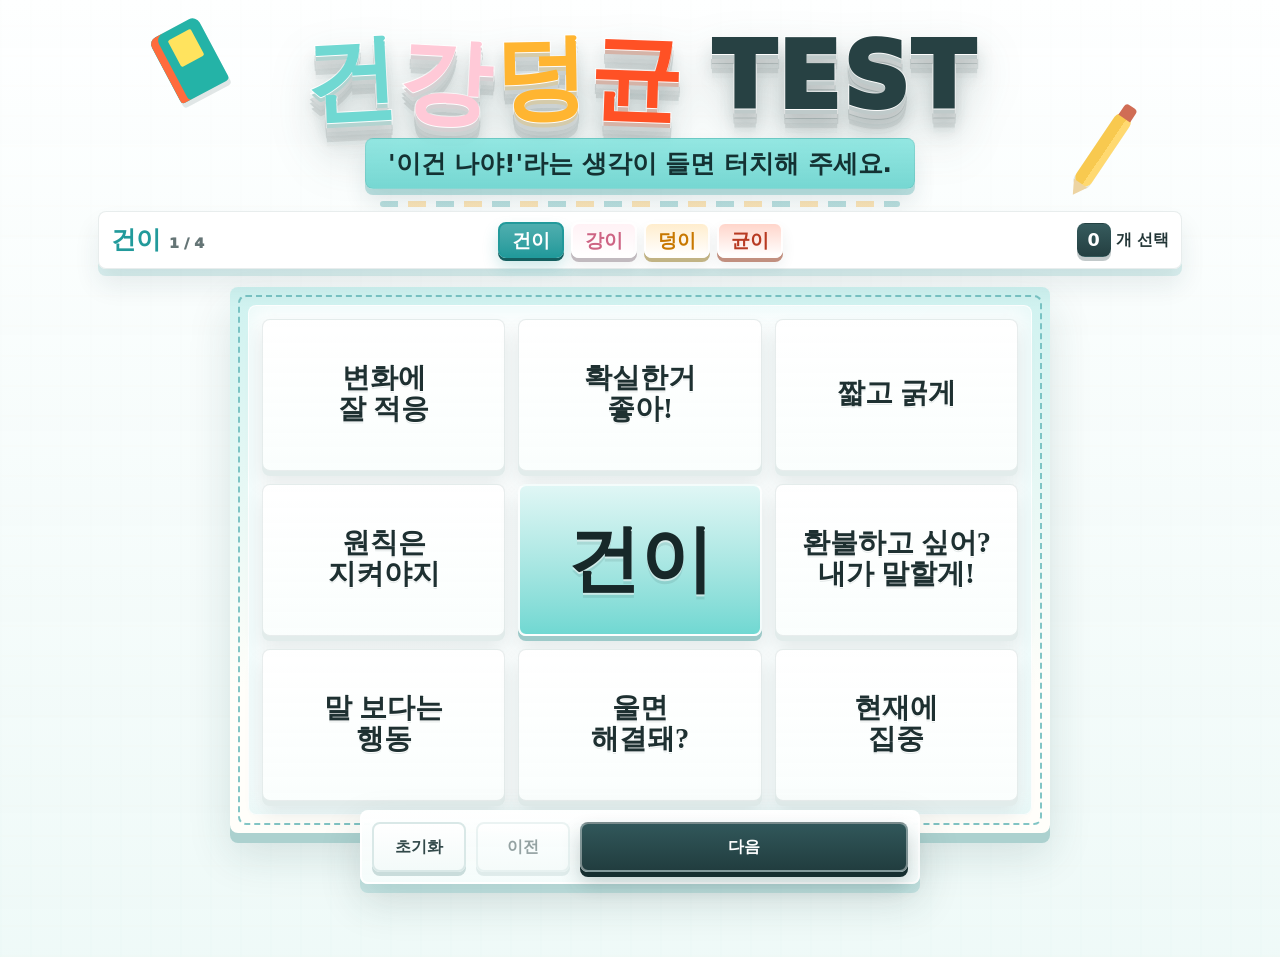
==== commit 80873119: "체크보드 중앙 이미지 제거 및 스타일 정리" ====
--- a/offline.html
+++ b/offline.html
@@ -23,6 +23,7 @@
   --orange-dark: #b83a22;
   --shadow: 0 18px 42px rgba(30, 61, 62, 0.16);
   --ui-font:
+    "Gaegu",
     ui-rounded,
     "Apple SD Gothic Neo",
     "Malgun Gothic",
@@ -188,7 +189,11 @@
   font-weight: 1000;
   letter-spacing: 0;
   line-height: 0.9;
-  filter: drop-shadow(0 4px 0 rgba(33, 46, 47, 0.13));
+  transform: translateZ(0);
+  filter:
+    drop-shadow(0 4px 0 rgba(255, 255, 255, 0.94))
+    drop-shadow(0 10px 0 rgba(41, 61, 62, 0.16))
+    drop-shadow(0 20px 22px rgba(34, 64, 65, 0.18));
 }
 
 .title-word {
@@ -199,14 +204,15 @@
 
 .title-char,
 .title-test {
+  position: relative;
   display: inline-block;
-  -webkit-text-stroke: 1px rgba(255, 255, 255, 0.82);
+  -webkit-text-stroke: 2px rgba(255, 255, 255, 0.92);
   paint-order: stroke fill;
   text-shadow:
-    0 7px 0 #d6d6d6,
-    0 9px 0 rgba(28, 50, 51, 0.15),
-    2px 0 0 rgba(255, 255, 255, 0.75),
-    -2px 0 0 rgba(255, 255, 255, 0.75);
+    0 1px 0 rgba(255, 255, 255, 0.96),
+    0 5px 0 color-mix(in srgb, currentColor 24%, #c8d2d0),
+    0 9px 0 rgba(36, 56, 57, 0.14),
+    0 13px 15px rgba(31, 61, 62, 0.16);
 }
 
 .title-char:nth-child(1) {
@@ -245,6 +251,11 @@
   margin-left: 0.16em;
   color: #274143;
   letter-spacing: 0.02em;
+  text-shadow:
+    0 1px 0 rgba(255, 255, 255, 0.96),
+    0 5px 0 #bfcaca,
+    0 10px 0 rgba(36, 56, 57, 0.16),
+    0 15px 18px rgba(31, 61, 62, 0.18);
 }
 
 .hero-copy {
@@ -257,7 +268,7 @@
   min-height: 44px;
   margin: 18px auto 0;
   padding: 7px 22px;
-  border: 2px solid rgba(255, 255, 255, 0.9);
+  border: 1px solid rgba(33, 80, 82, 0.1);
   border-radius: 8px;
   color: #143233;
   background: linear-gradient(180deg, rgba(141, 229, 224, 0.94), rgba(103, 211, 205, 0.9));
@@ -278,7 +289,7 @@
   gap: 12px;
   margin: 2px 0 18px;
   padding: 10px 12px;
-  border: 2px solid rgba(255, 255, 255, 0.9);
+  border: 1px solid rgba(33, 80, 82, 0.1);
   border-radius: 8px;
   background: rgba(255, 255, 255, 0.9);
   box-shadow:
@@ -378,7 +389,7 @@
   place-items: center;
   min-width: 34px;
   height: 34px;
-  border: 2px solid rgba(255, 255, 255, 0.9);
+  border: 1px solid rgba(33, 80, 82, 0.1);
   border-radius: 8px;
   color: #fff;
   background: linear-gradient(180deg, #365b5d, #243f41);
@@ -405,8 +416,8 @@
     linear-gradient(180deg, color-mix(in srgb, var(--type-color) 34%, white), #fffefa 74%),
     var(--panel);
   box-shadow:
-    0 14px 0 color-mix(in srgb, var(--type-dark) 32%, #d8e2df),
-    0 28px 48px rgba(26, 68, 70, 0.18);
+    0 10px 0 color-mix(in srgb, var(--type-dark) 24%, #d8e2df),
+    0 22px 44px rgba(26, 68, 70, 0.14);
   animation: boardIn 260ms ease-out both;
 }
 
@@ -443,18 +454,18 @@
 
 .tile {
   --tile-base: #fffefa;
-  --tile-side: #d9e7e6;
+  --tile-side: #e2eceb;
   position: relative;
   display: grid;
   place-items: center;
   width: 100%;
   min-height: clamp(120px, 12vw, 152px);
   padding: 12px 9px 15px;
-  border: 2px solid rgba(255, 255, 255, 0.9);
+  border: 1px solid rgba(33, 80, 82, 0.1);
   border-radius: 8px;
   color: #1e3031;
   background:
-    linear-gradient(180deg, rgba(255, 255, 255, 0.98), rgba(252, 255, 253, 0.94)),
+    linear-gradient(180deg, rgba(255, 255, 255, 1), rgba(250, 254, 253, 0.96)),
     var(--tile-base);
   font-family: var(--hand-font);
   font-size: clamp(1.28rem, 2.9vw, 1.78rem);
@@ -469,18 +480,18 @@
   -webkit-text-stroke: 0;
   text-shadow:
     0 1px 0 rgba(255, 255, 255, 0.9),
-    0 2px 0 rgba(32, 55, 56, 0.14);
+    0 1.5px 0 rgba(32, 55, 56, 0.1);
   cursor: pointer;
   -webkit-tap-highlight-color: transparent;
-  transform: translateY(0) rotate(var(--tilt, 0deg));
+  transform: translateY(0);
   transition:
     background 150ms ease,
     color 150ms ease,
     box-shadow 150ms ease,
     transform 150ms ease;
   box-shadow:
-    0 8px 0 var(--tile-side),
-    0 16px 20px rgba(32, 61, 62, 0.13);
+    0 5px 0 var(--tile-side),
+    0 12px 20px rgba(32, 61, 62, 0.11);
 }
 
 .tile::before {
@@ -507,11 +518,11 @@
 }
 
 .tile:nth-child(3n) {
-  border-right: 2px solid rgba(255, 255, 255, 0.9);
+  border-right-color: rgba(33, 80, 82, 0.1);
 }
 
 .tile:nth-last-child(-n + 3) {
-  border-bottom: 2px solid rgba(255, 255, 255, 0.9);
+  border-bottom-color: rgba(33, 80, 82, 0.1);
 }
 
 @media (hover: hover) {
@@ -521,9 +532,9 @@
       linear-gradient(180deg, #fff, color-mix(in srgb, var(--type-color) 20%, white)),
       var(--tile-base);
     box-shadow:
-      0 11px 0 color-mix(in srgb, var(--type-color) 34%, #cbdada),
-      0 20px 26px rgba(32, 61, 62, 0.16);
-    transform: translateY(-4px) rotate(var(--tilt, 0deg));
+      0 7px 0 color-mix(in srgb, var(--type-color) 26%, #d5e2e1),
+      0 16px 24px rgba(32, 61, 62, 0.14);
+    transform: translateY(-2px);
   }
 }
 
@@ -539,10 +550,10 @@
     linear-gradient(180deg, color-mix(in srgb, var(--type-color) 50%, white), color-mix(in srgb, var(--type-color) 30%, white)),
     var(--type-color);
   box-shadow:
-    0 3px 0 color-mix(in srgb, var(--type-dark) 50%, #8fa8a7),
-    0 12px 18px color-mix(in srgb, var(--type-dark) 18%, transparent),
-    inset 0 0 0 4px rgba(255, 255, 255, 0.62);
-  transform: translateY(5px) rotate(var(--tilt, 0deg));
+    0 2px 0 color-mix(in srgb, var(--type-dark) 40%, #a9bdbc),
+    0 9px 16px color-mix(in srgb, var(--type-dark) 15%, transparent),
+    inset 0 0 0 3px rgba(255, 255, 255, 0.58);
+  transform: translateY(3px);
 }
 
 .tile.is-selected::before {
@@ -578,15 +589,15 @@
 
 @keyframes pop {
   0% {
-    transform: translateY(5px) rotate(var(--tilt, 0deg)) scale(1);
+    transform: translateY(3px) scale(1);
   }
 
   54% {
-    transform: translateY(5px) rotate(var(--tilt, 0deg)) scale(0.94);
+    transform: translateY(3px) scale(0.96);
   }
 
   100% {
-    transform: translateY(5px) rotate(var(--tilt, 0deg)) scale(1);
+    transform: translateY(3px) scale(1);
   }
 }
 
@@ -598,49 +609,32 @@
   border: 2px solid rgba(255, 255, 255, 0.92);
   border-radius: 8px;
   background:
-    radial-gradient(ellipse at 50% 28%, rgba(255, 255, 255, 0.62), transparent 55%),
-    linear-gradient(160deg, color-mix(in srgb, var(--type-color) 54%, white), var(--type-color));
+    linear-gradient(180deg, color-mix(in srgb, var(--type-color) 22%, white), var(--type-color));
   box-shadow:
-    0 9px 0 color-mix(in srgb, var(--type-dark) 36%, #d2dfdc),
-    0 16px 22px rgba(32, 61, 62, 0.13);
+    0 5px 0 color-mix(in srgb, var(--type-dark) 30%, #d2dfdc),
+    0 12px 20px rgba(32, 61, 62, 0.11);
   overflow: hidden;
-  transform: translateY(-2px) rotate(var(--tilt, 0deg));
 }
 
 .center-label {
-  position: absolute;
-  left: 50%;
-  bottom: 9px;
+  position: relative;
   z-index: 2;
   display: inline-grid;
   place-items: center;
-  min-width: 74px;
-  padding: 1px 10px 6px;
-  border: 2px solid rgba(255, 255, 255, 0.9);
-  border-radius: 8px;
-  color: var(--type-dark);
-  background: rgba(255, 255, 255, 0.9);
+  min-width: 0;
+  padding: 0;
+  border: 0;
+  border-radius: 0;
+  color: #172829;
+  background: transparent;
   font-family: var(--hand-font);
-  font-size: clamp(2.2rem, 4.9vw, 3.55rem);
+  font-size: clamp(2.8rem, 5.9vw, 4.55rem);
   font-weight: 700;
   letter-spacing: 0;
   line-height: 1;
-  text-shadow: 0 2px 0 rgba(255, 255, 255, 0.85);
-  transform: translateX(-50%) rotate(-2deg);
-}
-
-.center-character {
-  position: absolute;
-  left: 50%;
-  bottom: 24px;
-  z-index: 1;
-  width: min(84%, 132px);
-  max-height: 136px;
-  opacity: 0.95;
-  object-fit: contain;
-  transform: translateX(-50%);
-  filter: drop-shadow(0 12px 10px rgba(33, 58, 59, 0.16));
-  mix-blend-mode: normal;
+  text-shadow:
+    0 2px 0 rgba(255, 255, 255, 0.55),
+    0 5px 0 rgba(31, 55, 56, 0.1);
 }
 
 @keyframes boardIn {
@@ -969,16 +963,9 @@
   }
 
   .center-label {
-    min-width: 58px;
-    padding-inline: 7px;
-    font-size: clamp(1.82rem, 8.2vw, 2.42rem);
-  }
-
-  .center-character {
-    bottom: 22px;
-    width: min(88%, 112px);
-    max-height: 112px;
-  }
+    font-size: clamp(2.25rem, 10vw, 2.9rem);
+  }
+
 
   .bottom-bar {
     bottom: 10px;
@@ -1174,14 +1161,6 @@
         center.className = "center-tile";
         center.style.gridColumn = `${(index % 3) + 1}`;
         center.style.gridRow = `${Math.floor(index / 3) + 1}`;
-        center.style.setProperty("--tilt", `${typeIndex % 2 === 0 ? -1.2 : 1.2}deg`);
-
-        const image = document.createElement("img");
-        image.className = "center-character";
-        image.src = type.image;
-        image.alt = "";
-        center.append(image);
-
         const label = document.createElement("span");
         label.className = "center-label";
         label.textContent = type.name;
@@ -1198,7 +1177,6 @@
       tile.dataset.itemId = itemId;
       tile.style.gridColumn = `${(index % 3) + 1}`;
       tile.style.gridRow = `${Math.floor(index / 3) + 1}`;
-      tile.style.setProperty("--tilt", `${[-1.4, 0.7, -0.6, 1.2, -1, 0.9, -0.8, 1.4][entry]}deg`);
       tile.textContent = type.items[entry];
       const textLength = type.items[entry].replace(/\s/g, "").length;
       if (textLength > 25) {
